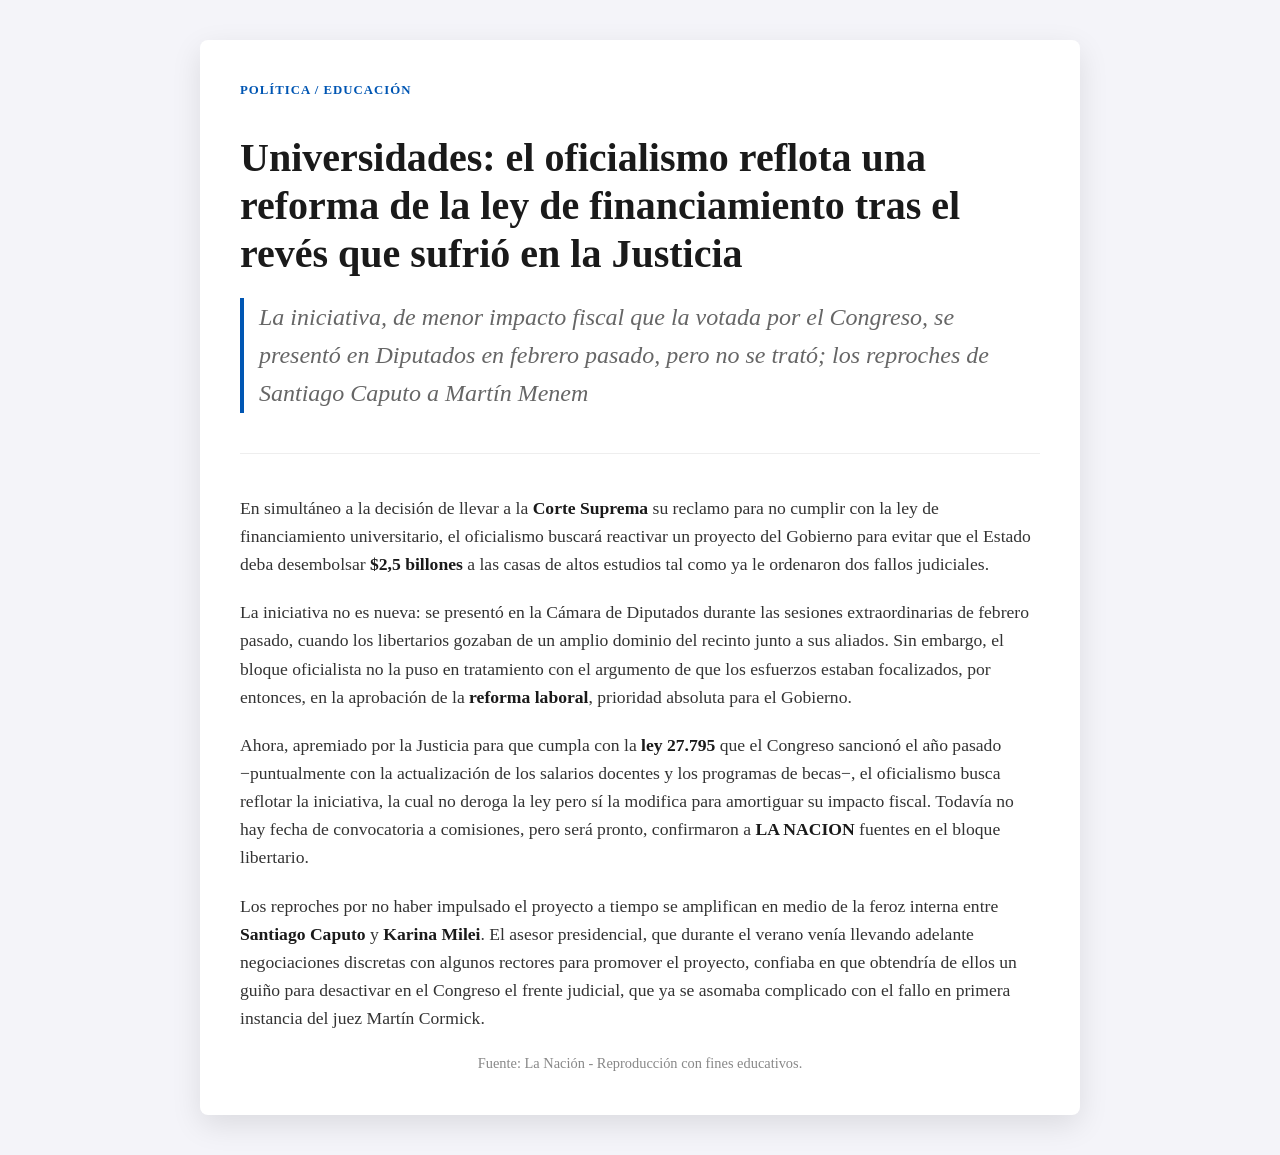
==== index.html @ 7ad117a8 "Actividad 02: Creación de index.html con estructura semántica de noticia" ====
<!DOCTYPE html>
<html lang="es">
<head>
    <meta charset="UTF-8">
    <meta name="viewport" content="width=device-width, initial-scale=1.0">
    <title>Actividad 02 - Noticias HTML</title>
    <style>
        :root {
            --primary-color: #1a1a1a;
            --accent-color: #0056b3;
            --text-color: #333;
            --bg-color: #f4f4f9;
        }

        body {
            font-family: 'Georgia', serif;
            line-height: 1.6;
            color: var(--text-color);
            background-color: var(--bg-color);
            margin: 0;
            padding: 0;
            display: flex;
            justify-content: center;
        }

        article {
            max-width: 800px;
            background: white;
            padding: 40px;
            margin: 40px 20px;
            box-shadow: 0 10px 30px rgba(0,0,0,0.1);
            border-radius: 8px;
        }

        h1 {
            font-size: 2.5rem;
            color: var(--primary-color);
            margin-bottom: 20px;
            line-height: 1.2;
        }

        h2 {
            font-size: 1.5rem;
            color: #666;
            font-weight: 400;
            margin-bottom: 30px;
            border-left: 4px solid var(--accent-color);
            padding-left: 15px;
            font-style: italic;
        }

        p {
            margin-bottom: 20px;
            font-size: 1.1rem;
        }

        strong {
            color: var(--primary-color);
        }

        .category {
            text-transform: uppercase;
            font-size: 0.8rem;
            font-weight: bold;
            color: var(--accent-color);
            letter-spacing: 1px;
            margin-bottom: 10px;
            display: block;
        }

        hr {
            border: 0;
            height: 1px;
            background: #eee;
            margin: 40px 0;
        }

        footer {
            font-size: 0.9rem;
            color: #888;
            text-align: center;
            margin-top: 20px;
        }
    </style>
</head>
<body>
    <article>
        <span class="category">Política / Educación</span>
        
        <h1>Universidades: el oficialismo reflota una reforma de la ley de financiamiento tras el revés que sufrió en la Justicia</h1>
        
        <h2>La iniciativa, de menor impacto fiscal que la votada por el Congreso, se presentó en Diputados en febrero pasado, pero no se trató; los reproches de Santiago Caputo a Martín Menem</h2>

        <hr>

        <p>En simultáneo a la decisión de llevar a la <strong>Corte Suprema</strong> su reclamo para no cumplir con la ley de financiamiento universitario, el oficialismo buscará reactivar un proyecto del Gobierno para evitar que el Estado deba desembolsar <strong>$2,5 billones</strong> a las casas de altos estudios tal como ya le ordenaron dos fallos judiciales.</p>

        <p>La iniciativa no es nueva: se presentó en la Cámara de Diputados durante las sesiones extraordinarias de febrero pasado, cuando los libertarios gozaban de un amplio dominio del recinto junto a sus aliados. Sin embargo, el bloque oficialista no la puso en tratamiento con el argumento de que los esfuerzos estaban focalizados, por entonces, en la aprobación de la <strong>reforma laboral</strong>, prioridad absoluta para el Gobierno.</p>

        <p>Ahora, apremiado por la Justicia para que cumpla con la <strong>ley 27.795</strong> que el Congreso sancionó el año pasado −puntualmente con la actualización de los salarios docentes y los programas de becas−, el oficialismo busca reflotar la iniciativa, la cual no deroga la ley pero sí la modifica para amortiguar su impacto fiscal. Todavía no hay fecha de convocatoria a comisiones, pero será pronto, confirmaron a <strong>LA NACION</strong> fuentes en el bloque libertario.</p>

        <p>Los reproches por no haber impulsado el proyecto a tiempo se amplifican en medio de la feroz interna entre <strong>Santiago Caputo</strong> y <strong>Karina Milei</strong>. El asesor presidencial, que durante el verano venía llevando adelante negociaciones discretas con algunos rectores para promover el proyecto, confiaba en que obtendría de ellos un guiño para desactivar en el Congreso el frente judicial, que ya se asomaba complicado con el fallo en primera instancia del juez Martín Cormick.</p>

        <footer>
            Fuente: La Nación - Reproducción con fines educativos.
        </footer>
    </article>
</body>
</html>
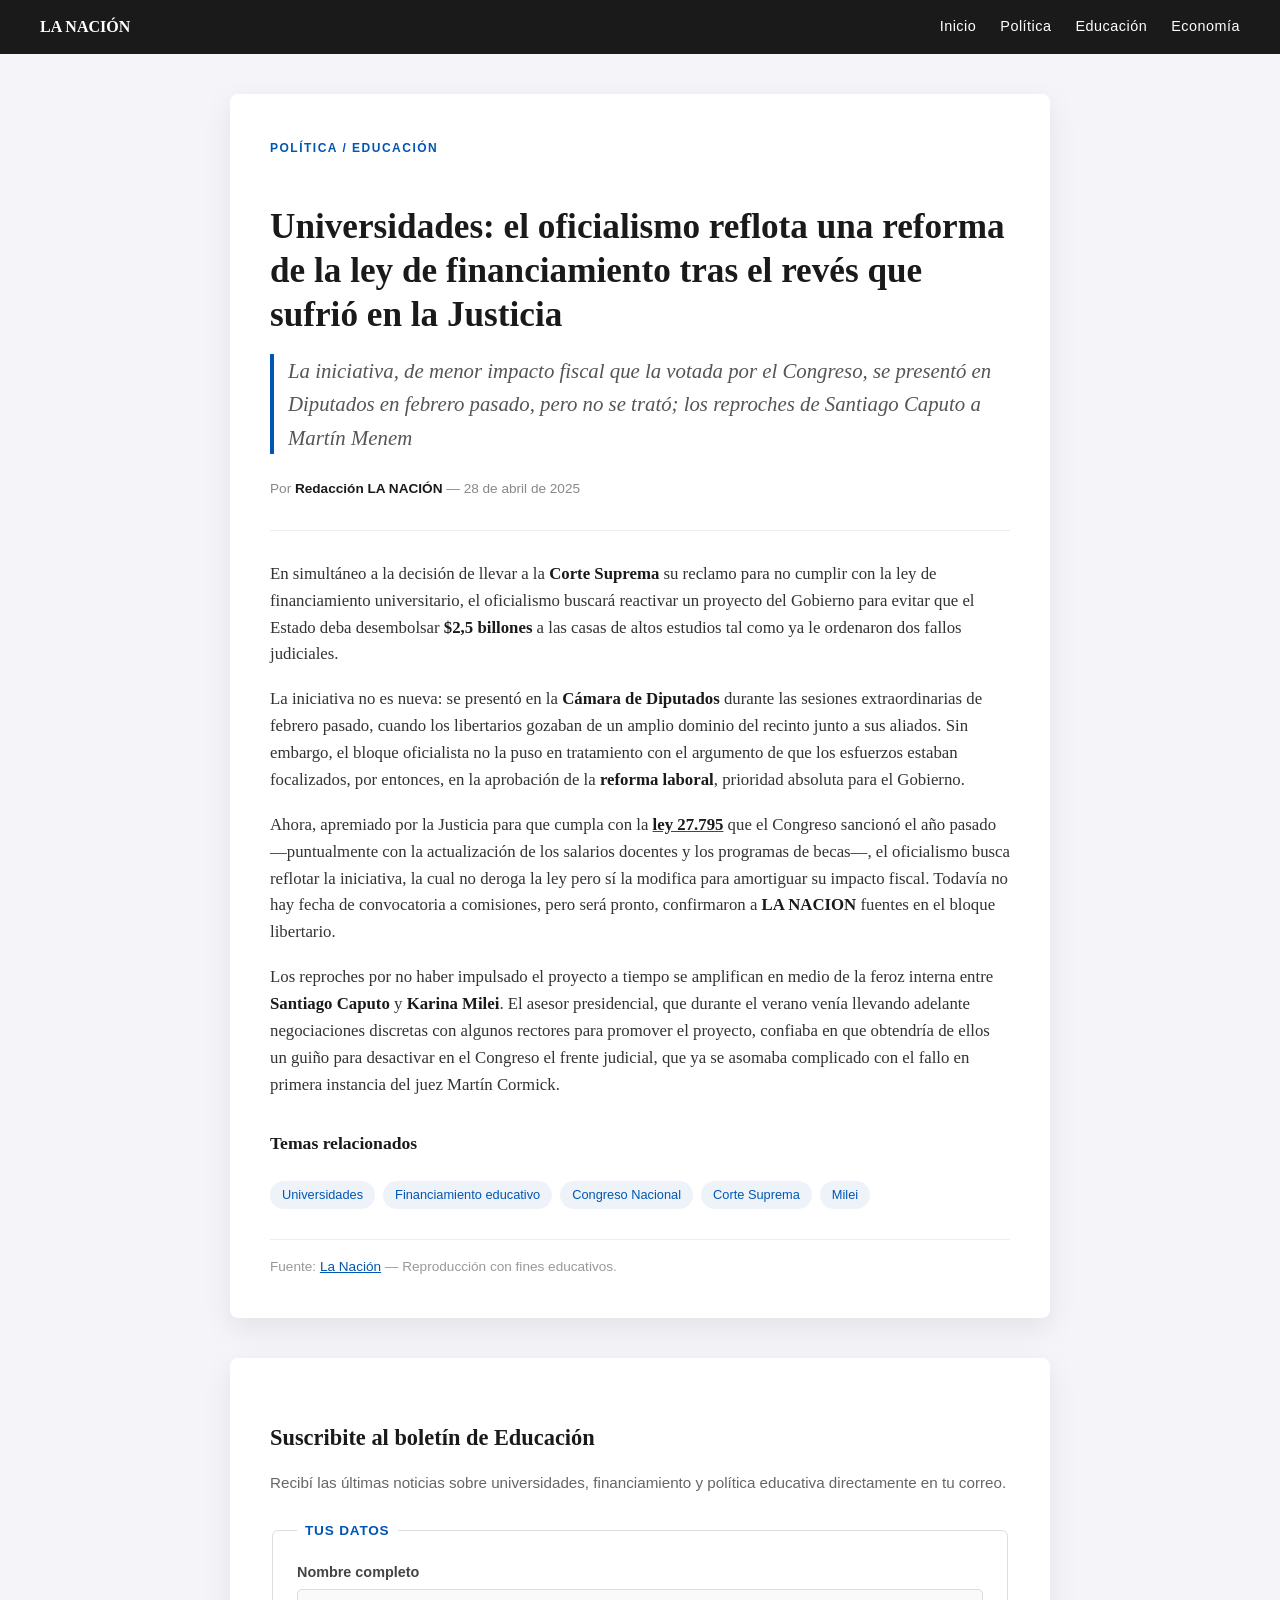
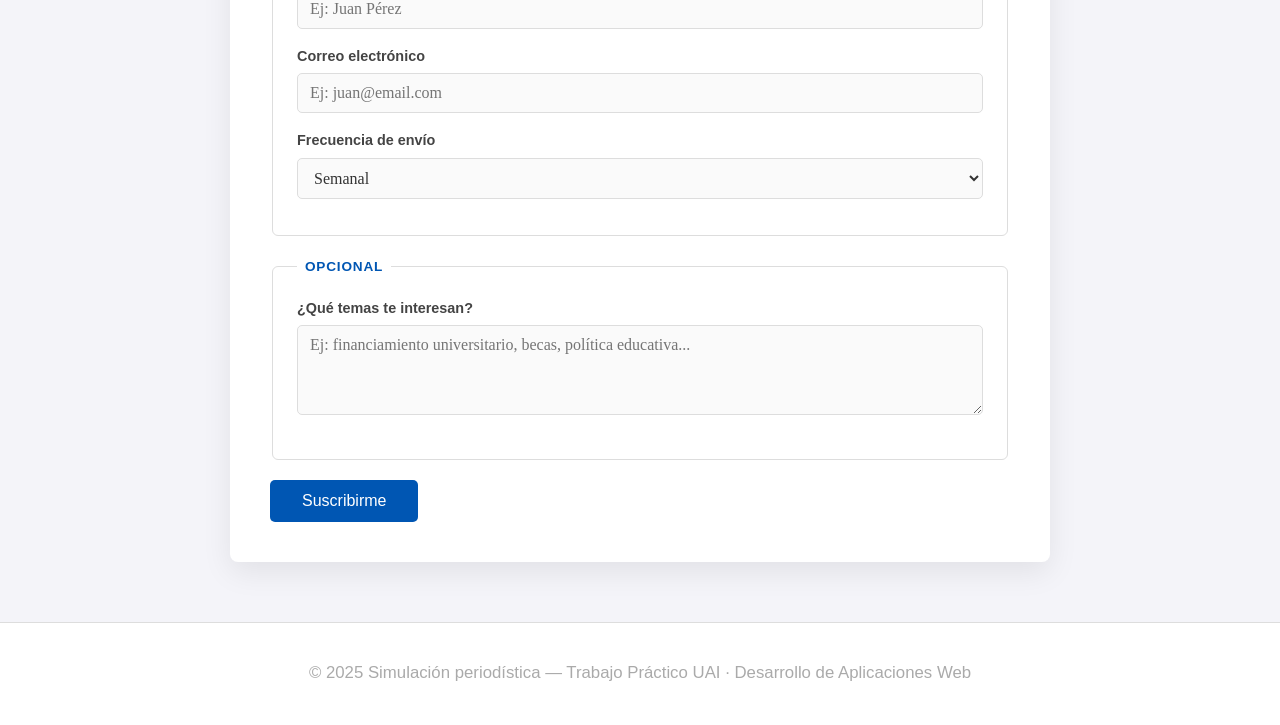
==== commit 1bf43893: "actividad-03: agregar etiquetas semánticas y formulario de suscripción" ====
--- a/index.html
+++ b/index.html
@@ -3,13 +3,14 @@
 <head>
     <meta charset="UTF-8">
     <meta name="viewport" content="width=device-width, initial-scale=1.0">
-    <title>Actividad 02 - Noticias HTML</title>
+    <title>Universidades y Financiamiento - Actividad 03</title>
     <style>
         :root {
             --primary-color: #1a1a1a;
             --accent-color: #0056b3;
             --text-color: #333;
             --bg-color: #f4f4f9;
+            --border-color: #ddd;
         }
 
         body {
@@ -19,91 +20,362 @@
             background-color: var(--bg-color);
             margin: 0;
             padding: 0;
+        }
+
+        nav {
+            background-color: var(--primary-color);
+            padding: 14px 40px;
             display: flex;
-            justify-content: center;
+            align-items: center;
+            gap: 24px;
+        }
+
+        nav a {
+            color: #fff;
+            text-decoration: none;
+            font-family: Arial, sans-serif;
+            font-size: 0.9rem;
+            letter-spacing: 0.5px;
+        }
+
+        nav a:hover {
+            text-decoration: underline;
+        }
+
+        nav .nav-brand {
+            font-weight: bold;
+            font-size: 1rem;
+            color: #fff;
+            margin-right: auto;
+        }
+
+        main {
+            max-width: 820px;
+            margin: 40px auto;
+            padding: 0 20px;
         }
 
         article {
-            max-width: 800px;
-            background: white;
+            background: #fff;
             padding: 40px;
-            margin: 40px 20px;
-            box-shadow: 0 10px 30px rgba(0,0,0,0.1);
+            box-shadow: 0 10px 30px rgba(0, 0, 0, 0.08);
             border-radius: 8px;
+            margin-bottom: 40px;
+        }
+
+        article section {
+            margin-bottom: 30px;
         }
 
         h1 {
-            font-size: 2.5rem;
+            font-size: 2.2rem;
             color: var(--primary-color);
-            margin-bottom: 20px;
-            line-height: 1.2;
+            margin-bottom: 16px;
+            line-height: 1.25;
         }
 
         h2 {
-            font-size: 1.5rem;
-            color: #666;
+            font-size: 1.3rem;
+            color: #555;
             font-weight: 400;
-            margin-bottom: 30px;
+            margin-bottom: 24px;
             border-left: 4px solid var(--accent-color);
-            padding-left: 15px;
+            padding-left: 14px;
             font-style: italic;
         }
 
+        h3 {
+            font-size: 1.1rem;
+            color: var(--primary-color);
+            margin-bottom: 10px;
+        }
+
         p {
-            margin-bottom: 20px;
-            font-size: 1.1rem;
+            margin-bottom: 18px;
+            font-size: 1.05rem;
+        }
+
+        .category {
+            display: inline-block;          /* en línea con comportamiento de bloque */
+            text-transform: uppercase;
+            font-size: 0.75rem;
+            font-weight: bold;
+            color: var(--accent-color);
+            letter-spacing: 1.5px;
+            margin-bottom: 12px;
+            font-family: Arial, sans-serif;
+        }
+
+        .author-meta {
+            font-family: Arial, sans-serif;
+            font-size: 0.85rem;
+            color: #888;
+            margin-bottom: 24px;
         }
 
         strong {
             color: var(--primary-color);
         }
 
-        .category {
-            text-transform: uppercase;
-            font-size: 0.8rem;
-            font-weight: bold;
+        a {
             color: var(--accent-color);
-            letter-spacing: 1px;
-            margin-bottom: 10px;
-            display: block;
         }
 
         hr {
             border: 0;
             height: 1px;
             background: #eee;
-            margin: 40px 0;
-        }
-
-        footer {
+            margin: 30px 0;
+        }
+
+        .tags {
+            margin-top: 24px;
+            padding: 0;
+            list-style: none;
+            display: flex;
+            flex-wrap: wrap;
+            gap: 8px;
+        }
+
+        .tags li {
+            background: #eef3fa;
+            color: var(--accent-color);
+            padding: 4px 12px;
+            border-radius: 20px;
+            font-family: Arial, sans-serif;
+            font-size: 0.8rem;
+        }
+
+        article footer {
+            font-family: Arial, sans-serif;
+            font-size: 0.85rem;
+            color: #999;
+            border-top: 1px solid #eee;
+            padding-top: 16px;
+            margin-top: 10px;
+        }
+
+        section.subscription {
+            background: #fff;
+            padding: 40px;
+            box-shadow: 0 10px 30px rgba(0, 0, 0, 0.08);
+            border-radius: 8px;
+            margin-bottom: 60px;
+        }
+
+        section.subscription h3 {
+            font-size: 1.4rem;
+            color: var(--primary-color);
+            margin-bottom: 6px;
+        }
+
+        section.subscription p.intro {
+            font-family: Arial, sans-serif;
+            font-size: 0.95rem;
+            color: #666;
+            margin-bottom: 24px;
+        }
+
+        fieldset {
+            border: 1px solid var(--border-color);
+            border-radius: 6px;
+            padding: 20px 24px;
+            margin-bottom: 20px;
+        }
+
+        legend {
+            font-family: Arial, sans-serif;
+            font-size: 0.85rem;
+            font-weight: bold;
+            color: var(--accent-color);
+            text-transform: uppercase;
+            letter-spacing: 0.8px;
+            padding: 0 8px;
+        }
+
+        .form-group {
+            margin-bottom: 16px;
+        }
+
+        label {
+            display: block;
+            font-family: Arial, sans-serif;
             font-size: 0.9rem;
-            color: #888;
+            font-weight: bold;
+            color: #444;
+            margin-bottom: 5px;
+        }
+
+        input[type="text"],
+        input[type="email"],
+        select,
+        textarea {
+            width: 100%;
+            padding: 10px 12px;
+            border: 1px solid var(--border-color);
+            border-radius: 5px;
+            font-family: 'Georgia', serif;
+            font-size: 1rem;
+            color: var(--text-color);
+            background: #fafafa;
+            box-sizing: border-box;
+            transition: border-color 0.2s;
+        }
+
+        input:focus,
+        select:focus,
+        textarea:focus {
+            outline: none;
+            border-color: var(--accent-color);
+            background: #fff;
+        }
+
+        textarea {
+            resize: vertical;
+            min-height: 90px;
+        }
+
+        button[type="submit"] {
+            background-color: var(--accent-color);
+            color: #fff;
+            border: none;
+            padding: 12px 32px;
+            font-family: Arial, sans-serif;
+            font-size: 1rem;
+            border-radius: 5px;
+            cursor: pointer;
+            transition: background-color 0.2s;
+        }
+
+        button[type="submit"]:hover {
+            background-color: #003d80;
+        }
+
+        body > footer {
             text-align: center;
-            margin-top: 20px;
+            font-family: Arial, sans-serif;
+            font-size: 0.8rem;
+            color: #aaa;
+            padding: 20px;
+            border-top: 1px solid #ddd;
+            background: #fff;
         }
     </style>
 </head>
 <body>
-    <article>
-        <span class="category">Política / Educación</span>
-        
-        <h1>Universidades: el oficialismo reflota una reforma de la ley de financiamiento tras el revés que sufrió en la Justicia</h1>
-        
-        <h2>La iniciativa, de menor impacto fiscal que la votada por el Congreso, se presentó en Diputados en febrero pasado, pero no se trató; los reproches de Santiago Caputo a Martín Menem</h2>
-
-        <hr>
-
-        <p>En simultáneo a la decisión de llevar a la <strong>Corte Suprema</strong> su reclamo para no cumplir con la ley de financiamiento universitario, el oficialismo buscará reactivar un proyecto del Gobierno para evitar que el Estado deba desembolsar <strong>$2,5 billones</strong> a las casas de altos estudios tal como ya le ordenaron dos fallos judiciales.</p>
-
-        <p>La iniciativa no es nueva: se presentó en la Cámara de Diputados durante las sesiones extraordinarias de febrero pasado, cuando los libertarios gozaban de un amplio dominio del recinto junto a sus aliados. Sin embargo, el bloque oficialista no la puso en tratamiento con el argumento de que los esfuerzos estaban focalizados, por entonces, en la aprobación de la <strong>reforma laboral</strong>, prioridad absoluta para el Gobierno.</p>
-
-        <p>Ahora, apremiado por la Justicia para que cumpla con la <strong>ley 27.795</strong> que el Congreso sancionó el año pasado −puntualmente con la actualización de los salarios docentes y los programas de becas−, el oficialismo busca reflotar la iniciativa, la cual no deroga la ley pero sí la modifica para amortiguar su impacto fiscal. Todavía no hay fecha de convocatoria a comisiones, pero será pronto, confirmaron a <strong>LA NACION</strong> fuentes en el bloque libertario.</p>
-
-        <p>Los reproches por no haber impulsado el proyecto a tiempo se amplifican en medio de la feroz interna entre <strong>Santiago Caputo</strong> y <strong>Karina Milei</strong>. El asesor presidencial, que durante el verano venía llevando adelante negociaciones discretas con algunos rectores para promover el proyecto, confiaba en que obtendría de ellos un guiño para desactivar en el Congreso el frente judicial, que ya se asomaba complicado con el fallo en primera instancia del juez Martín Cormick.</p>
-
-        <footer>
-            Fuente: La Nación - Reproducción con fines educativos.
-        </footer>
-    </article>
+
+    <nav>
+        <span class="nav-brand">LA NACIÓN</span>
+        <a href="#">Inicio</a>
+        <a href="#">Política</a>
+        <a href="#">Educación</a>
+        <a href="#">Economía</a>
+    </nav>
+
+    <main>
+
+        <article>
+
+            <section>
+                <span class="category">Política / Educación</span>
+
+                <h1>Universidades: el oficialismo reflota una reforma de la ley de financiamiento tras el revés que sufrió en la Justicia</h1>
+
+                <h2>La iniciativa, de menor impacto fiscal que la votada por el Congreso, se presentó en Diputados en febrero pasado, pero no se trató; los reproches de Santiago Caputo a Martín Menem</h2>
+
+                <p class="author-meta">
+                    Por <strong>Redacción LA NACIÓN</strong> &mdash;
+                    <span>28 de abril de 2025</span>
+                </p>
+            </section>
+
+            <hr>
+
+            <section>
+                <p>
+                    En simultáneo a la decisión de llevar a la <strong>Corte Suprema</strong> su reclamo para no cumplir con la ley de financiamiento universitario, el oficialismo buscará reactivar un proyecto del Gobierno para evitar que el Estado deba desembolsar <strong>$2,5 billones</strong> a las casas de altos estudios tal como ya le ordenaron dos fallos judiciales.
+                </p>
+
+                <p>
+                    La iniciativa no es nueva: se presentó en la <strong>Cámara de Diputados</strong> durante las sesiones extraordinarias de febrero pasado, cuando los libertarios gozaban de un amplio dominio del recinto junto a sus aliados. Sin embargo, el bloque oficialista no la puso en tratamiento con el argumento de que los esfuerzos estaban focalizados, por entonces, en la aprobación de la <strong>reforma laboral</strong>, prioridad absoluta para el Gobierno.
+                </p>
+
+                <p>
+                    Ahora, apremiado por la Justicia para que cumpla con la <a href="#" title="Ley de financiamiento universitario"><strong>ley 27.795</strong></a> que el Congreso sancionó el año pasado &mdash;puntualmente con la actualización de los salarios docentes y los programas de becas&mdash;, el oficialismo busca reflotar la iniciativa, la cual no deroga la ley pero sí la modifica para amortiguar su impacto fiscal. Todavía no hay fecha de convocatoria a comisiones, pero será pronto, confirmaron a <strong>LA NACION</strong> fuentes en el bloque libertario.
+                </p>
+
+                <p>
+                    Los reproches por no haber impulsado el proyecto a tiempo se amplifican en medio de la feroz interna entre <strong>Santiago Caputo</strong> y <strong>Karina Milei</strong>. El asesor presidencial, que durante el verano venía llevando adelante negociaciones discretas con algunos rectores para promover el proyecto, confiaba en que obtendría de ellos un guiño para desactivar en el Congreso el frente judicial, que ya se asomaba complicado con el fallo en primera instancia del juez <span>Martín Cormick</span>.
+                </p>
+            </section>
+
+            <section>
+                <h3>Temas relacionados</h3>
+                <ul class="tags">
+                    <li>Universidades</li>
+                    <li>Financiamiento educativo</li>
+                    <li>Congreso Nacional</li>
+                    <li>Corte Suprema</li>
+                    <li>Milei</li>
+                </ul>
+            </section>
+
+            <footer>
+                Fuente: <a href="https://www.lanacion.com.ar" target="_blank">La Nación</a> &mdash; Reproducción con fines educativos.
+            </footer>
+
+        </article>
+
+        <section class="subscription">
+            <h3>Suscribite al boletín de Educación</h3>
+            <p class="intro">
+                Recibí las últimas noticias sobre universidades, financiamiento y política educativa directamente en tu correo.
+            </p>
+
+            <form action="#" method="post">
+
+                <fieldset>
+                    <legend>Tus datos</legend>
+
+                    <div class="form-group">
+                        <label for="nombre">Nombre completo</label>
+                        <input type="text" id="nombre" name="nombre" placeholder="Ej: Juan Pérez" required>
+                    </div>
+
+                    <div class="form-group">
+                        <label for="email">Correo electrónico</label>
+                        <input type="email" id="email" name="email" placeholder="Ej: juan@email.com" required>
+                    </div>
+
+                    <div class="form-group">
+                        <label for="frecuencia">Frecuencia de envío</label>
+                        <select id="frecuencia" name="frecuencia">
+                            <option value="diaria">Diaria</option>
+                            <option value="semanal" selected>Semanal</option>
+                            <option value="mensual">Mensual</option>
+                        </select>
+                    </div>
+                </fieldset>
+
+                <fieldset>
+                    <legend>Opcional</legend>
+
+                    <div class="form-group">
+                        <label for="comentario">¿Qué temas te interesan?</label>
+                        <textarea id="comentario" name="comentario" placeholder="Ej: financiamiento universitario, becas, política educativa..."></textarea>
+                    </div>
+                </fieldset>
+
+                <button type="submit">Suscribirme</button>
+
+            </form>
+        </section>
+
+    </main>
+
+    <footer>
+        <p>&copy; 2025 Simulación periodística &mdash; Trabajo Práctico UAI &middot; Desarrollo de Aplicaciones Web</p>
+    </footer>
+
 </body>
 </html>
